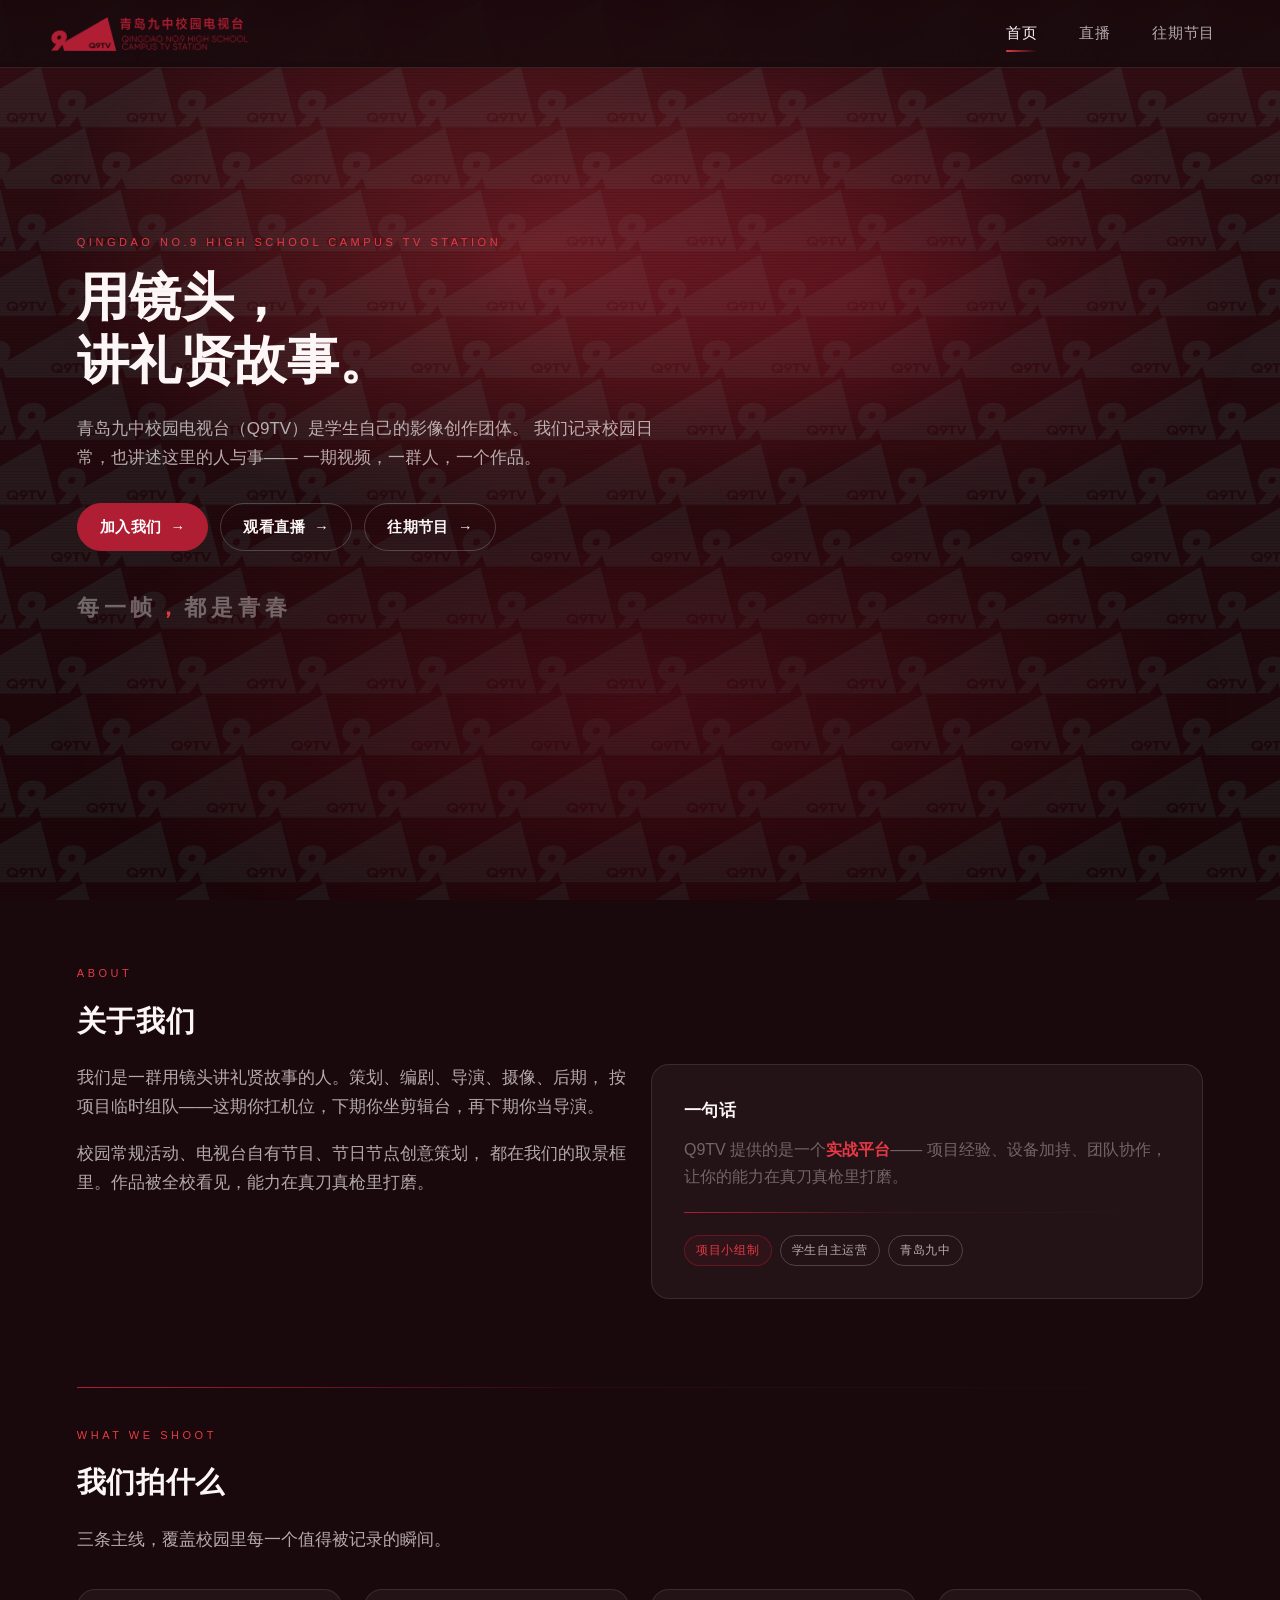
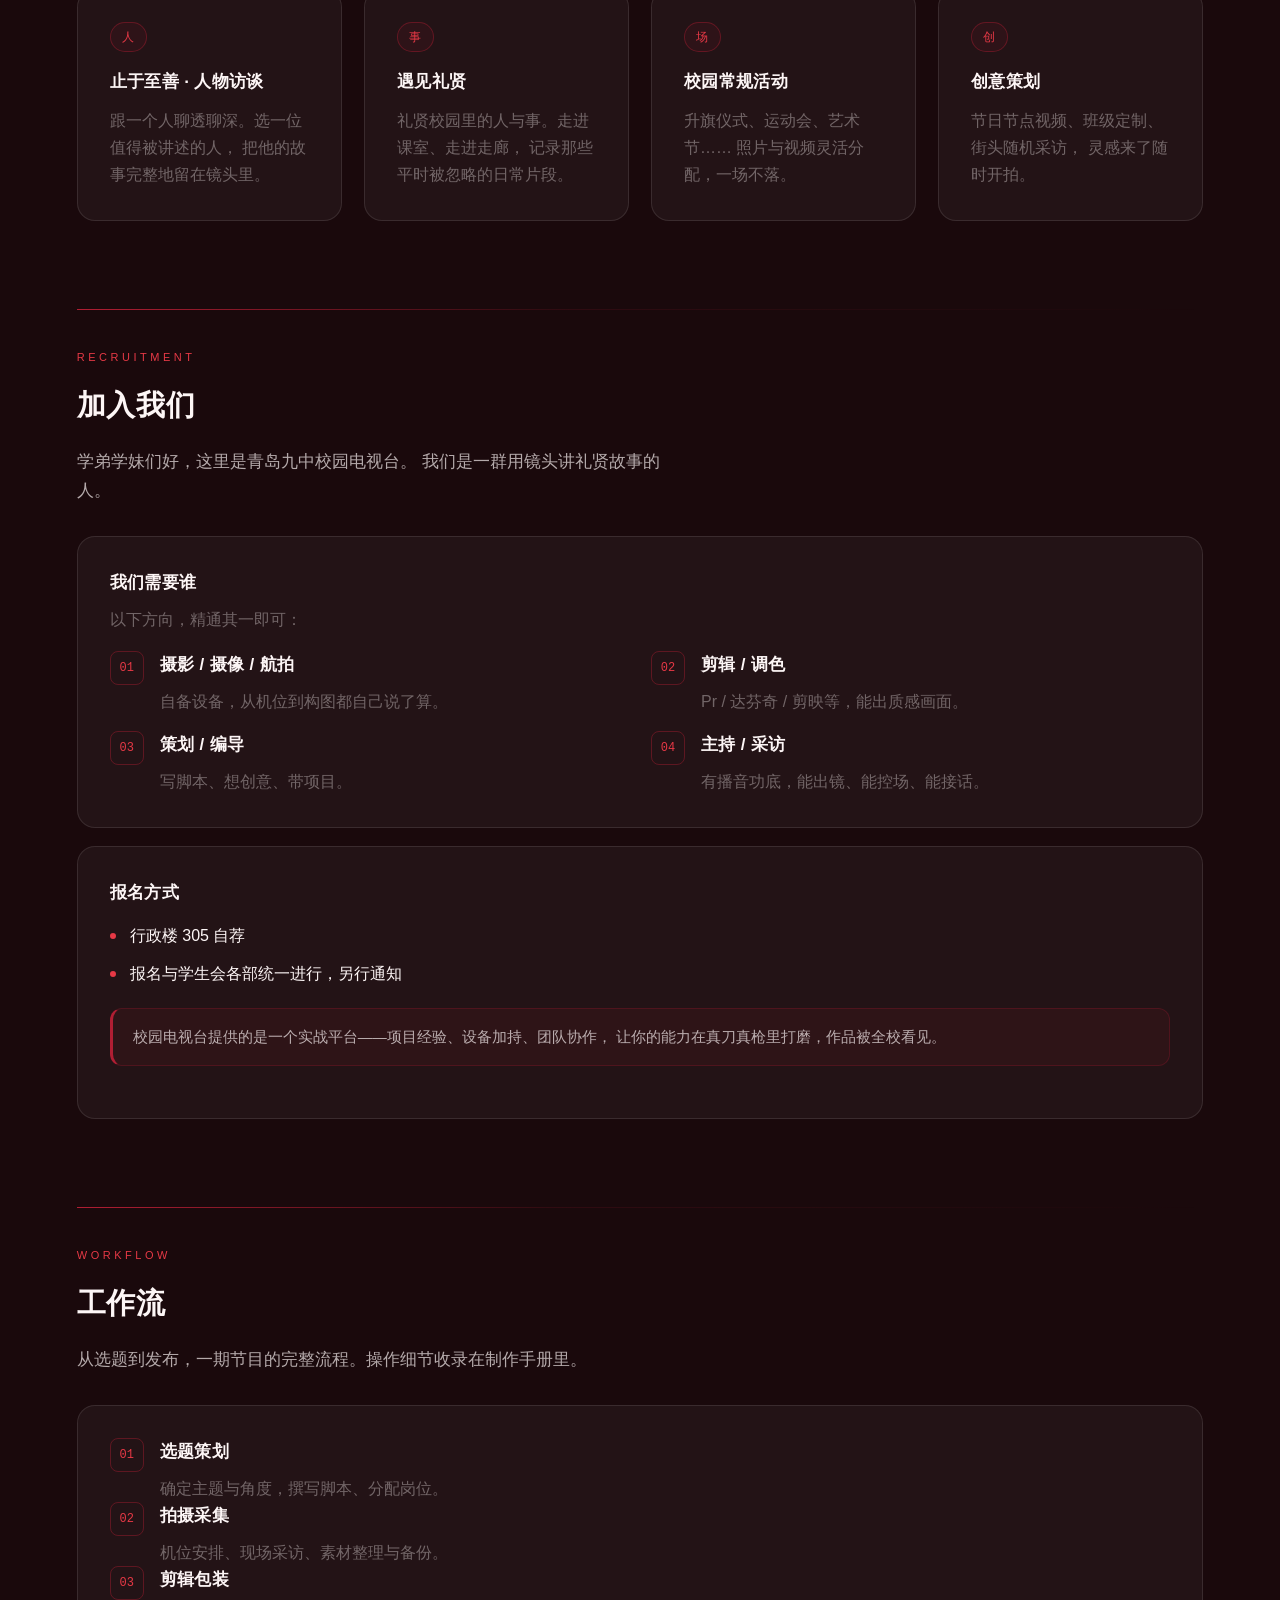
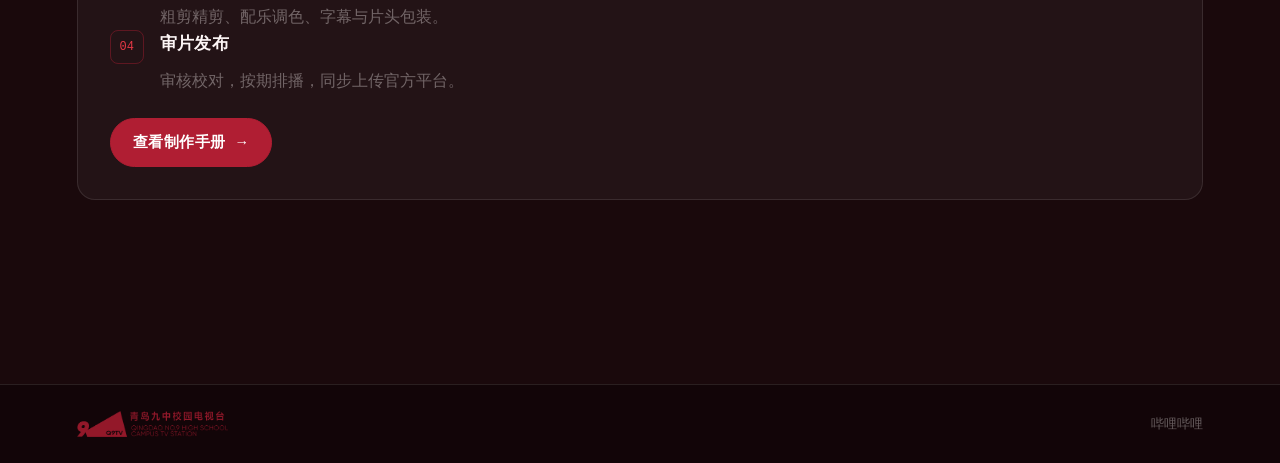
==== index.html @ 3b92f8e3 "青岛九中校园电视台官网 Q9TV-website 初始版本 - 首页: Hero、关于我们、我们拍什么、加入我们、工作流 - 文档: 节目制作手册(待更新) - 直播: 直播入口、节目单(每日 18:" ====
<!DOCTYPE html>
<html lang="zh-CN">
<head>
<meta charset="UTF-8">
<meta name="viewport" content="width=device-width, initial-scale=1.0">
<title>青岛九中校园电视台</title>
<meta name="description" content="青岛九中校园电视台（Q9TV）官方网站 — 每一帧，都是青春。">
<link rel="icon" type="image/png" href="image/favicon.png">
<link rel="stylesheet" href="q9tv.css">
</head>
<body>

<div class="bg-layer bg-base"></div>
<div class="bg-layer bg-sweep"></div>
<div class="bg-layer bg-scan"></div>

<nav>
  <a class="nav-brand" href="index.html">
    <img loading="lazy" class="nav-logo" src="image/logo-h-red.png" alt="青岛九中校园电视台">
  </a>
  <div class="nav-links">
    <a class="nav-item active" href="index.html">首页</a>
    <a class="nav-item" href="live.html">直播</a>
    <a class="nav-item" href="videos.html">往期节目</a>
  </div>
</nav>

<main>

  <!-- ============ HERO ============ -->
  <section class="hero">
    <div class="eyebrow">Qingdao No.9 High School Campus TV Station</div>
    <h1>用镜头，<br>讲礼贤故事。</h1>
    <p class="lead">
      青岛九中校园电视台（Q9TV）是学生自己的影像创作团体。
      我们记录校园日常，也讲述这里的人与事——
      一期视频，一群人，一个作品。
    </p>
    <div class="hero-actions">
      <a class="btn-brand" href="#join">加入我们 <span class="arrow">→</span></a>
      <a class="btn-ghost" href="live.html">观看直播 <span class="arrow">→</span></a>
      <a class="btn-ghost" href="videos.html">往期节目 <span class="arrow">→</span></a>
    </div>
    <div class="hero-slogan">每一帧<span>，</span>都是青春</div>
  </section>

  <div class="page-content">

    <!-- ============ 关于 ============ -->
    <section class="section section-fade" id="about">
      <div class="eyebrow">About</div>
      <h2>关于我们</h2>
      <div class="grid grid-2">
        <div>
          <p class="lead" style="margin-bottom:18px;">
            我们是一群用镜头讲礼贤故事的人。策划、编剧、导演、摄像、后期，
            按项目临时组队——这期你扛机位，下期你坐剪辑台，再下期你当导演。
          </p>
          <p class="lead">
            校园常规活动、电视台自有节目、节日节点创意策划，
            都在我们的取景框里。作品被全校看见，能力在真刀真枪里打磨。
          </p>
        </div>
        <div class="glass-card">
          <h3>一句话</h3>
          <p class="muted" style="margin-top:10px;">
            Q9TV 提供的是一个<span class="inline-hl">实战平台</span>——
            项目经验、设备加持、团队协作，
            让你的能力在真刀真枪里打磨。
          </p>
          <div class="page-divider" style="margin:22px 0;"></div>
          <div class="tag-row">
            <span class="tag">项目小组制</span>
            <span class="tag tag-plain">学生自主运营</span>
            <span class="tag tag-plain">青岛九中</span>
          </div>
        </div>
      </div>
    </section>

    <div class="page-divider"></div>

    <!-- ============ 我们拍什么 ============ -->
    <section class="section section-fade" id="shows">
      <div class="eyebrow">What We Shoot</div>
      <h2>我们拍什么</h2>
      <p class="lead" style="margin-bottom:34px;">
        三条主线，覆盖校园里每一个值得被记录的瞬间。
      </p>
      <div class="grid grid-auto">

        <div class="glass-card">
          <span class="tag" style="margin-bottom:16px; display:inline-block;">人</span>
          <h3>止于至善 · 人物访谈</h3>
          <p class="muted" style="margin-top:10px;">
            跟一个人聊透聊深。选一位值得被讲述的人，
            把他的故事完整地留在镜头里。
          </p>
        </div>

        <div class="glass-card">
          <span class="tag" style="margin-bottom:16px; display:inline-block;">事</span>
          <h3>遇见礼贤</h3>
          <p class="muted" style="margin-top:10px;">
            礼贤校园里的人与事。走进课室、走进走廊，
            记录那些平时被忽略的日常片段。
          </p>
        </div>

        <div class="glass-card">
          <span class="tag" style="margin-bottom:16px; display:inline-block;">场</span>
          <h3>校园常规活动</h3>
          <p class="muted" style="margin-top:10px;">
            升旗仪式、运动会、艺术节……
            照片与视频灵活分配，一场不落。
          </p>
        </div>

        <div class="glass-card">
          <span class="tag" style="margin-bottom:16px; display:inline-block;">创</span>
          <h3>创意策划</h3>
          <p class="muted" style="margin-top:10px;">
            节日节点视频、班级定制、街头随机采访，
            灵感来了随时开拍。
          </p>
        </div>

      </div>
    </section>

    <div class="page-divider"></div>

        <!-- ============ 招新 ============ -->
    <section class="section section-fade" id="join">
      <div class="eyebrow">Recruitment</div>
      <h2>加入我们</h2>
      <p class="lead" style="margin-bottom:30px;">
        学弟学妹们好，这里是青岛九中校园电视台。
        我们是一群用镜头讲礼贤故事的人。
      </p>

      <div class="glass-card" style="margin-bottom:18px;">
        <h3>我们需要谁</h3>
        <p class="muted" style="margin:8px 0 18px;">以下方向，精通其一即可：</p>
        <div class="grid grid-2" style="gap:16px 22px;">
          <div class="feature">
            <div class="feature-num">01</div>
            <div>
              <h3>摄影 / 摄像 / 航拍</h3>
              <p class="muted">自备设备，从机位到构图都自己说了算。</p>
            </div>
          </div>
          <div class="feature">
            <div class="feature-num">02</div>
            <div>
              <h3>剪辑 / 调色</h3>
              <p class="muted">Pr / 达芬奇 / 剪映等，能出质感画面。</p>
            </div>
          </div>
          <div class="feature">
            <div class="feature-num">03</div>
            <div>
              <h3>策划 / 编导</h3>
              <p class="muted">写脚本、想创意、带项目。</p>
            </div>
          </div>
          <div class="feature">
            <div class="feature-num">04</div>
            <div>
              <h3>主持 / 采访</h3>
              <p class="muted">有播音功底，能出镜、能控场、能接话。</p>
            </div>
          </div>
        </div>
      </div>

      <div class="glass-card">
        <h3>报名方式</h3>
        <ul class="dot-list" style="margin-top:14px;">
          <li>行政楼 305 自荐</li>
          <li>报名与学生会各部统一进行，另行通知</li>
        </ul>
        <div class="doc-callout" style="margin-top:20px;">
          校园电视台提供的是一个实战平台——项目经验、设备加持、团队协作，
          让你的能力在真刀真枪里打磨，作品被全校看见。
        </div>
      </div>
    </section>

    <div class="page-divider"></div>

    <!-- ============ 工作流 ============ -->
    <section class="section section-fade" id="workflow">
      <div class="eyebrow">Workflow</div>
      <h2>工作流</h2>
      <p class="lead" style="margin-bottom:30px;">
        从选题到发布，一期节目的完整流程。操作细节收录在制作手册里。
      </p>

      <div class="glass-card">
        <div class="feature-list">
          <div class="feature">
            <div class="feature-num">01</div>
            <div>
              <h3>选题策划</h3>
              <p class="muted">确定主题与角度，撰写脚本、分配岗位。</p>
            </div>
          </div>
          <div class="feature">
            <div class="feature-num">02</div>
            <div>
              <h3>拍摄采集</h3>
              <p class="muted">机位安排、现场采访、素材整理与备份。</p>
            </div>
          </div>
          <div class="feature">
            <div class="feature-num">03</div>
            <div>
              <h3>剪辑包装</h3>
              <p class="muted">粗剪精剪、配乐调色、字幕与片头包装。</p>
            </div>
          </div>
          <div class="feature">
            <div class="feature-num">04</div>
            <div>
              <h3>审片发布</h3>
              <p class="muted">审核校对，按期排播，同步上传官方平台。</p>
            </div>
          </div>
        </div>

        <a class="btn-brand" href="docs.html" style="margin-top:24px;">
          查看制作手册 <span class="arrow">→</span>
        </a>
      </div>
    </section>

  </div>
</main>

<footer>
  <div class="footer-brand">
    <img loading="lazy" class="footer-logo" src="image/logo-h-red.png" alt="青岛九中校园电视台">
  </div>
  <div>
    <a href="https://space.bilibili.com/522963024" target="_blank" rel="noopener">哔哩哔哩</a>
  </div>
</footer>

<script>
/* ---------- 滚动入场 ---------- */
const io = new IntersectionObserver((entries) => {
  entries.forEach((e, i) => {
    if (e.isIntersecting) {
      e.target.style.animationDelay = (i * 0.06) + 's';
      e.target.classList.add('in');
      io.unobserve(e.target);
    }
  });
}, { threshold: 0.12 });
document.querySelectorAll('.section-fade').forEach(el => io.observe(el));
</script>

</body>
</html>
---- q9tv.css ----
/* ============================================================
   Q9TV · 青岛九中校园电视台官网
   全局样式表 — 所有页面共用
   Ver 1.0.0
   ============================================================ */

:root {
  --brand:        #B01E33;   /* 台标红 */
  --brand-bright: #e63946;
  --brand-deep:   #7d1524;

  /* 演播厅深红底 —— 由深及更深的红黑渐变 */
  --ink:          #1a090c;   /* 页面主底色：深红黑 */
  --ink-2:        #220b10;
  --ink-3:        #2b0e14;
  --ink-deep:     #100507;   /* 最深处 */

  --paper:        #fdf6f6;   /* 暖白 */
  --paper-dim:    rgba(253,246,246,0.68);
  --paper-faint:  rgba(253,246,246,0.36);
  --line:         rgba(255,255,255,0.10);
  --line-strong:  rgba(255,255,255,0.20);
  --card:         rgba(255,255,255,0.045);
  --card-hover:   rgba(230,57,70,0.13);
  --radius:       18px;
  --nav-h:        68px;
  --font-cn: "PingFang SC", "Microsoft YaHei", "Hiragino Sans GB", sans-serif;
  --font-en: "Inter", -apple-system, "Segoe UI", Roboto, sans-serif;
  --font-mono: "JetBrains Mono", "Cascadia Code", Consolas, "Courier New", monospace;
}

* { margin: 0; padding: 0; box-sizing: border-box; }

html { scroll-behavior: smooth; }

body {
  background: var(--ink);
  color: var(--paper);
  font-family: var(--font-cn);
  line-height: 1.7;
  -webkit-font-smoothing: antialiased;
  overflow-x: hidden;
}

a { color: inherit; text-decoration: none; }
img { max-width: 100%; display: block; }
button { font-family: inherit; cursor: pointer; }

/* ============================================================
   背景层 —— 演播室深红底 + 缓慢扫光 + CRT 扫描线
   三层结构（由下至上）：
     .bg-base     底纹（Q9TV 标志平铺）
     .bg-sweep    扫光（两团缓慢移动的红光）
     .bg-scan     扫描线 + 噪点
   ============================================================ */

.bg-layer {
  position: fixed;
  inset: 0;
  z-index: 0;
  pointer-events: none;
}

/* 1) 底纹：品牌斜向条纹图案 */
.bg-base {
  background-image: url("image/pat-tile.png");
  background-repeat: repeat;
  background-size: 480px auto;
  opacity: 0.07;
}

/* 2) 扫光：两团红光缓慢游走，营造“播出中”的呼吸感 */
.bg-sweep {
  background:
    radial-gradient(closest-side, rgba(230,57,70,0.34), transparent 100%) 12% -8% / 78vw 62vh no-repeat,
    radial-gradient(closest-side, rgba(176,30,51,0.30), transparent 100%) 96% 12% / 62vw 54vh no-repeat,
    radial-gradient(closest-side, rgba(125,21,36,0.40), transparent 100%) 50% 118% / 92vw 58vh no-repeat;
  animation: sweepDrift 34s ease-in-out infinite alternate;
}

@keyframes sweepDrift {
  0%   { transform: translate3d(0, 0, 0) scale(1);     opacity: 0.92; }
  50%  { transform: translate3d(2.4%, 1.6%, 0) scale(1.06); opacity: 1; }
  100% { transform: translate3d(-2%, 2.2%, 0) scale(1.03);  opacity: 0.86; }
}

/* 3) 扫描线：CRT 播出质感，3px 周期 */
.bg-scan {
  background-image: repeating-linear-gradient(
    180deg,
    rgba(0,0,0,0.16) 0px,
    rgba(0,0,0,0.16) 1px,
    transparent 1px,
    transparent 3px
  );
  opacity: 0.55;
}

/* 底层红黑渐变（页面整体纵深） */
body::before {
  content: "";
  position: fixed;
  inset: 0;
  z-index: 0;
  pointer-events: none;
  background:
    linear-gradient(180deg, var(--ink-3) 0%, var(--ink) 34%, var(--ink-deep) 100%);
}

/* 内容层必须在背景之上 */
nav, main, footer, .docs-backtop { position: relative; z-index: 1; }
nav { position: fixed; z-index: 100; }

/* ---------- 导航 ---------- */
nav {
  position: fixed;
  top: 0; left: 0; right: 0;
  height: var(--nav-h);
  z-index: 100;
  display: flex;
  align-items: center;
  justify-content: space-between;
  padding: 0 clamp(18px, 4vw, 56px);
  background: rgba(20,7,10,0.76);
  backdrop-filter: blur(20px);
  -webkit-backdrop-filter: blur(20px);
  border-bottom: 1px solid var(--line);
  animation: fadeIn 0.6s ease both;
}

.nav-brand {
  display: flex;
  align-items: center;
  gap: 12px;
  min-width: 0;
}

.nav-logo {
  height: 34px;
  width: auto;
  flex-shrink: 0;
}

.nav-links {
  display: flex;
  align-items: center;
  gap: clamp(4px, 1.4vw, 14px);
}

nav a.nav-item {
  position: relative;
  padding: 8px 14px;
  font-size: 14.5px;
  letter-spacing: 0.04em;
  color: var(--paper-dim);
  border-radius: 10px;
  transition: color 0.25s, background 0.25s;
}

nav a.nav-item:hover { color: var(--paper); background: rgba(255,255,255,0.05); }

nav a.nav-item.active { color: var(--paper); }

nav a.nav-item.active::after {
  content: "";
  position: absolute;
  left: 14px; right: 14px; bottom: 2px;
  height: 2px;
  border-radius: 2px;
  background: linear-gradient(90deg, var(--brand-bright), transparent);
}

/* ---------- 布局 ---------- */

.page-content {
  max-width: 1400px;
  margin: 0 auto;
  padding: calc(var(--nav-h) + 64px) 6% 96px;
}

.section { margin-bottom: 88px; }

.page-divider {
  height: 1px;
  margin: 38px 0;
  background: linear-gradient(90deg, var(--brand) 0%, rgba(176,30,51,0.15) 42%, transparent 100%);
}

/* ---------- 排版 ---------- */
h1 {
  font-size: clamp(30px, 4.6vw, 52px);
  line-height: 1.22;
  font-weight: 800;
  letter-spacing: 0.01em;
}

h2 {
  font-size: clamp(21px, 2.4vw, 29px);
  font-weight: 700;
  letter-spacing: 0.02em;
  margin-bottom: 18px;
}

h3 {
  font-size: 17px;
  font-weight: 700;
  letter-spacing: 0.02em;
  margin-bottom: 8px;
}

.eyebrow {
  font-family: var(--font-en);
  font-size: 11px;
  letter-spacing: 0.32em;
  text-transform: uppercase;
  color: var(--brand-bright);
  margin-bottom: 14px;
}

.lead {
  font-size: clamp(15px, 1.5vw, 17px);
  color: var(--paper-dim);
  max-width: 62ch;
}

.muted { color: var(--paper-faint); }

.inline-hl {
  color: var(--brand-bright);
  font-weight: 600;
}

/* ---------- 卡片 ---------- */
.glass-card {
  position: relative;
  background: var(--card);
  border: 1px solid var(--line);
  border-radius: var(--radius);
  padding: 32px;
  backdrop-filter: blur(10px);
  -webkit-backdrop-filter: blur(10px);
  overflow: hidden;
  transition: transform 0.32s ease, border-color 0.32s ease, background 0.32s ease;
}

.glass-card::before {
  content: "";
  position: absolute;
  top: 0; left: 0; right: 0;
  height: 1px;
  background: linear-gradient(90deg, transparent, var(--brand-bright), transparent);
  opacity: 0;
  transition: opacity 0.32s ease;
}

.glass-card:hover {
  transform: translateY(-4px);
  border-color: rgba(176,30,51,0.34);
  background: var(--card-hover);
}

.glass-card:hover::before { opacity: 1; }

/* ---------- 按钮 ---------- */
.btn-ghost,
.btn-solid,
.btn-brand {
  display: inline-flex;
  align-items: center;
  gap: 9px;
  padding: 11px 22px;
  border-radius: 999px;
  font-size: 14.5px;
  font-weight: 600;
  letter-spacing: 0.03em;
  transition: all 0.28s ease;
  border: 1px solid transparent;
}

.btn-ghost {
  border-color: var(--line-strong);
  color: var(--paper);
  background: transparent;
}
.btn-ghost:hover {
  border-color: var(--brand-bright);
  color: var(--brand-bright);
  transform: translateY(-2px);
}

.btn-brand {
  background: var(--brand);
  color: #fff;
  border-color: var(--brand);
}
.btn-brand:hover {
  background: var(--brand-bright);
  border-color: var(--brand-bright);
  transform: translateY(-2px);
  box-shadow: 0 10px 28px rgba(176,30,51,0.34);
}

.arrow { transition: transform 0.28s ease; }
.btn-ghost:hover .arrow,
.btn-brand:hover .arrow { transform: translateX(3px); }

/* ---------- 网格 ---------- */
.grid { display: grid; gap: 22px; }
.grid-2 { grid-template-columns: repeat(2, 1fr); }
.grid-3 { grid-template-columns: repeat(3, 1fr); }
.grid-auto { grid-template-columns: repeat(auto-fit, minmax(260px, 1fr)); }

/* ---------- 首页 Hero ---------- */
.hero {
  position: relative;
  min-height: calc(100vh - var(--nav-h));
  display: flex;
  flex-direction: column;
  justify-content: center;
  padding: calc(var(--nav-h) + 40px) 6% 80px;
  max-width: 1400px;
  margin: 0 auto;
}

.hero h1 { animation: fadeUp 0.9s ease both; }

.hero .lead {
  margin-top: 22px;
  animation: fadeUp 0.9s 0.12s ease both;
}

.hero-actions {
  display: flex;
  flex-wrap: wrap;
  gap: 12px;
  margin-top: 30px;
  animation: fadeUp 0.9s 0.24s ease both;
}

.hero-slogan {
  margin-top: 38px;
  font-size: clamp(17px, 2vw, 22px);
  font-weight: 700;
  letter-spacing: 0.22em;
  color: var(--paper-faint);
  animation: fadeUp 0.9s 0.36s ease both;
}

.hero-slogan span { color: var(--brand-bright); }

/* ---------- 通用页头 ---------- */
.page-head {
  margin-bottom: 56px;
  animation: fadeUp 0.75s ease both;
}

.page-head h1 { margin-bottom: 16px; }

/* ---------- 列表项 ---------- */
.feature {
  display: flex;
  gap: 16px;
  align-items: flex-start;
}

.feature-num {
  flex-shrink: 0;
  font-family: var(--font-mono);
  font-size: 12px;
  color: var(--brand-bright);
  border: 1px solid rgba(176,30,51,0.42);
  border-radius: 8px;
  width: 34px; height: 34px;
  display: flex;
  align-items: center;
  justify-content: center;
}

/* ---------- 标签 ---------- */
.tag {
  display: inline-block;
  font-size: 12px;
  letter-spacing: 0.06em;
  padding: 4px 11px;
  border-radius: 999px;
  border: 1px solid rgba(176,30,51,0.42);
  color: var(--brand-bright);
  background: rgba(176,30,51,0.08);
  white-space: nowrap;
}

.tag-plain {
  border-color: var(--line-strong);
  color: var(--paper-dim);
  background: transparent;
}

.tag-row { display: flex; flex-wrap: wrap; gap: 8px; }

/* ---------- 页脚 ---------- */
footer {
  border-top: 1px solid var(--line);
  padding: 26px 6%;
  display: flex;
  flex-wrap: wrap;
  gap: 16px;
  align-items: center;
  justify-content: space-between;
  font-size: 13px;
  color: var(--paper-faint);
  background: rgba(16,5,7,0.72);
  backdrop-filter: blur(10px);
  -webkit-backdrop-filter: blur(10px);
}

footer a:hover { color: var(--brand-bright); }

.footer-brand { display: flex; align-items: center; gap: 12px; }

.footer-logo { height: 26px; width: auto; opacity: 0.82; }

/* ---------- 动画 ---------- */
@keyframes fadeUp {
  from { opacity: 0; transform: translateY(22px); }
  to   { opacity: 1; transform: translateY(0); }
}

@keyframes fadeIn {
  from { opacity: 0; }
  to   { opacity: 1; }
}

.section-fade { opacity: 0; }
.section-fade.in {
  animation: fadeUp 0.8s ease both;
}

/* 性能/无障碍：减少动画偏好 */
@media (prefers-reduced-motion: reduce) {
  .bg-sweep { animation: none; }
}

/* ---------- 响应式 ---------- */
@media (max-width: 1099px) {
.grid-3 { grid-template-columns: repeat(2, 1fr); }
}

@media (max-width: 768px) {
  :root { --nav-h: 60px; }

  .bg-base { background-size: 300px auto; opacity: 0.12; }
  .bg-scan { opacity: 0.42; }

.nav-logo { height: 28px; }
nav a.nav-item { padding: 7px 9px; font-size: 13.5px; }

  .page-content { padding: calc(var(--nav-h) + 28px) 5% 48px; }
  .hero { padding: calc(var(--nav-h) + 16px) 5% 40px; min-height: auto; }

.glass-card { padding: 22px; }
  .section { margin-bottom: 42px; }
}

/* ============================================================
   文档页
   ============================================================ */
.docs-layout {
  display: grid;
  grid-template-columns: 240px minmax(0, 1fr);
  gap: 38px;
  align-items: start;
}

.docs-sidebar {
  position: sticky;
  top: calc(var(--nav-h) + 28px);
  max-height: calc(100vh - var(--nav-h) - 56px);
  overflow-y: auto;
  padding-right: 6px;
  animation: fadeIn 0.7s ease both;
}

.docs-sidebar::-webkit-scrollbar { width: 5px; }
.docs-sidebar::-webkit-scrollbar-thumb {
  background: rgba(255,255,255,0.12);
  border-radius: 4px;
}

.docs-side-title {
  font-family: var(--font-en);
  font-size: 10.5px;
  letter-spacing: 0.26em;
  text-transform: uppercase;
  color: var(--paper-faint);
  margin-bottom: 14px;
  padding-left: 12px;
}

.docs-nav { display: flex; flex-direction: column; gap: 2px; }

.docs-nav a {
  display: block;
  font-size: 14px;
  color: var(--paper-dim);
  padding: 7px 12px;
  border-radius: 9px;
  border-left: 2px solid transparent;
  transition: all 0.22s ease;
}

.docs-nav a:hover {
  color: var(--paper);
  background: rgba(255,255,255,0.05);
}

.docs-nav a.active {
  color: var(--brand-bright);
  border-left-color: var(--brand-bright);
  background: rgba(176,30,51,0.10);
  font-weight: 600;
}

.docs-body {
  min-width: 0;
  animation: fadeUp 0.75s ease both;
}

.doc-section {
  scroll-margin-top: calc(var(--nav-h) + 26px);
  margin-bottom: 48px;
}

.doc-section h2 {
  padding-bottom: 14px;
  border-bottom: 1px solid var(--line);
  display: flex;
  align-items: baseline;
  gap: 12px;
  flex-wrap: wrap;
}

.doc-section h2 .doc-num {
  font-family: var(--font-mono);
  font-size: 13px;
  color: var(--brand-bright);
  font-weight: 500;
}

.doc-section h3 {
  margin-top: 30px;
  color: var(--paper);
}

.doc-section h4 {
  margin-top: 24px;
  margin-bottom: 6px;
  font-size: 15px;
  color: var(--paper-dim);
  letter-spacing: 0.02em;
}

.doc-section p { margin-bottom: 14px; color: var(--paper-dim); }

.doc-section ul, .doc-section ol {
  margin: 0 0 16px 22px;
  color: var(--paper-dim);
}

.doc-section li { margin-bottom: 7px; }

.doc-section li::marker { color: var(--brand-bright); }

.doc-lead {
  font-size: 16.5px;
  color: var(--paper) !important;
  border-left: 3px solid var(--brand);
  padding-left: 18px;
  margin-bottom: 26px !important;
}

.doc-meta {
  display: flex;
  flex-wrap: wrap;
  gap: 10px 26px;
  font-size: 13px;
  color: var(--paper-faint);
  font-family: var(--font-mono);
  margin-bottom: 30px;
  padding-bottom: 22px;
  border-bottom: 1px dashed var(--line);
}

.doc-callout {
  background: rgba(176,30,51,0.07);
  border: 1px solid rgba(176,30,51,0.26);
  border-left: 3px solid var(--brand);
  border-radius: 12px;
  padding: 16px 20px;
  margin: 20px 0;
  font-size: 14.5px;
  color: var(--paper-dim);
}

.doc-callout strong { color: var(--brand-bright); }

.doc-table {
  width: 100%;
  border-collapse: collapse;
  margin: 18px 0 22px;
  font-size: 14.5px;
  background: rgba(255,255,255,0.02);
  border: 1px solid var(--line);
  border-radius: 12px;
  overflow: hidden;
}

.doc-table th,
.doc-table td {
  padding: 9px 16px;
  text-align: left;
  border-bottom: 1px solid var(--line);
}

.doc-table th {
  font-weight: 700;
  font-size: 13px;
  letter-spacing: 0.05em;
  color: var(--paper);
  background: rgba(176,30,51,0.10);
}

.doc-table tr:last-child td { border-bottom: none; }

.doc-table td { color: var(--paper-dim); }

.doc-table td.mono, .mono { font-family: var(--font-mono); font-size: 13.5px; }

.doc-steps {
  counter-reset: docstep;
  list-style: none;
  margin-left: 0 !important;
}

.doc-steps li {
  counter-increment: docstep;
  position: relative;
  padding-left: 38px;
  margin-bottom: 11px;
}

.doc-steps li::before {
  content: counter(docstep);
  position: absolute;
  left: 0; top: 1px;
  width: 24px; height: 24px;
  border-radius: 7px;
  background: rgba(176,30,51,0.14);
  border: 1px solid rgba(176,30,51,0.40);
  color: var(--brand-bright);
  font-family: var(--font-mono);
  font-size: 12px;
  display: flex;
  align-items: center;
  justify-content: center;
}

.doc-placeholder {
  border: 1px dashed var(--line-strong);
  border-radius: 12px;
  padding: 26px;
  text-align: center;
  color: var(--paper-faint);
  font-size: 14px;
  background: rgba(255,255,255,0.015);
}

.doc-placeholder strong {
  display: block;
  color: var(--paper-dim);
  margin-bottom: 6px;
  font-size: 15px;
}

.docs-backtop {
  position: fixed;
  right: 26px;
  bottom: 26px;
  z-index: 90;
  width: 44px; height: 44px;
  border-radius: 50%;
  background: rgba(176,30,51,0.92);
  color: #fff;
  border: none;
  font-size: 17px;
  display: flex;
  align-items: center;
  justify-content: center;
  opacity: 0;
  pointer-events: none;
  transition: opacity 0.3s ease, transform 0.3s ease;
}

.docs-backtop.show { opacity: 1; pointer-events: auto; }
.docs-backtop:hover { transform: translateY(-3px); }

@media (max-width: 900px) {
  .docs-layout { grid-template-columns: 1fr; gap: 28px; }
  .docs-sidebar {
    position: static;
    max-height: none;
    border: 1px solid var(--line);
    border-radius: 14px;
    padding: 16px;
    background: rgba(255,255,255,0.02);
  }
}

/* ============================================================
   直播页
   ============================================================ */
.live-hero {
  text-align: center;
  padding: 24px 0 16px;
  animation: fadeUp 0.8s ease both;
}

.live-pulse {
  display: inline-flex;
  align-items: center;
  gap: 9px;
  font-family: var(--font-en);
  font-size: 11.5px;
  letter-spacing: 0.24em;
  text-transform: uppercase;
  color: var(--brand-bright);
  border: 1px solid rgba(176,30,51,0.40);
  background: rgba(176,30,51,0.09);
  border-radius: 999px;
  padding: 6px 15px;
  margin-bottom: 26px;
}

.live-dot {
  width: 7px; height: 7px;
  border-radius: 50%;
  background: var(--brand-bright);
  animation: pulseDot 1.8s ease-in-out infinite;
}

@keyframes pulseDot {
  0%, 100% { opacity: 1; transform: scale(1); }
  50%      { opacity: 0.35; transform: scale(0.78); }
}

.live-main-card {
  max-width: 720px;
  margin: 32px auto 0;
  text-align: center;
  padding: 42px 40px;
  background: linear-gradient(160deg, rgba(176,30,51,0.14), rgba(255,255,255,0.025) 58%);
  border: 1px solid rgba(176,30,51,0.28);
  border-radius: 22px;
  position: relative;
  overflow: hidden;
}

.live-main-card::after {
  content: "";
  position: absolute;
  inset: -60% -20% auto auto;
  width: 320px; height: 320px;
  background: radial-gradient(circle, rgba(230,57,70,0.26), transparent 70%);
  pointer-events: none;
}

.live-main-icon {
  width: 62px; height: 62px;
  margin: 0 auto 22px;
  border-radius: 18px;
  background: var(--brand);
  display: flex;
  align-items: center;
  justify-content: center;
  font-size: 27px;
  box-shadow: 0 12px 34px rgba(176,30,51,0.42);
}

.live-main-card h2 { font-size: clamp(22px, 3vw, 32px); }

.live-main-card .lead { margin: 14px auto 0; }

.live-main-card .btn-brand {
  margin-top: 30px;
  padding: 14px 34px;
  font-size: 15.5px;
}

.live-note {
  margin-top: 18px;
  font-size: 13px;
  color: var(--paper-faint);
}

.schedule-row {
  display: flex;
  align-items: center;
  gap: 18px;
  padding: 14px 22px;
  border: 1px solid var(--line);
  border-radius: 14px;
  background: rgba(255,255,255,0.02);
  transition: all 0.26s ease;
}

.schedule-row:hover {
  border-color: rgba(176,30,51,0.30);
  background: rgba(176,30,51,0.06);
}

.schedule-day {
  flex-shrink: 0;
  font-weight: 700;
  font-size: 15px;
  color: var(--brand-bright);
  min-width: 74px;
}

.schedule-time {
  font-family: var(--font-mono);
  font-size: 13.5px;
  color: var(--paper-dim);
  min-width: 130px;
}

/* ---------- 无序列表装饰 ---------- */
.dot-list {
  list-style: none;
  margin-left: 0 !important;
  display: grid;
  gap: 11px;
}

.dot-list li {
  position: relative;
  padding-left: 20px;
  margin-bottom: 0;
}

.dot-list li::before {
  content: "";
  position: absolute;
  left: 0; top: 11px;
  width: 6px; height: 6px;
  border-radius: 50%;
  background: var(--brand-bright);
}

/* ---------- 打印 ---------- */
@media print {
  nav, .bg-layer, #stars-canvas, footer, .docs-sidebar, .docs-backtop { display: none !important; }
  body { background: #fff; color: #000; }
}

/* ---------- 文档页：未完成提示 ---------- */
.doc-wip {
  margin-top: 22px;
  padding: 14px 20px;
  border-radius: 12px;
  border: 1px solid rgba(230,57,70,0.42);
  background: linear-gradient(135deg, rgba(176,30,51,0.18), rgba(176,30,51,0.05));
  font-size: 13.5px;
  line-height: 1.7;
  color: var(--paper-dim);
}

.doc-wip strong {
  display: inline-block;
  margin-right: 10px;
  padding: 2px 10px;
  border-radius: 5px;
  background: rgba(176,30,51,0.55);
  color: #ffe3e7;
  font-size: 12px;
  font-weight: 600;
  letter-spacing: 0.04em;
  font-family: var(--font-mono);
}
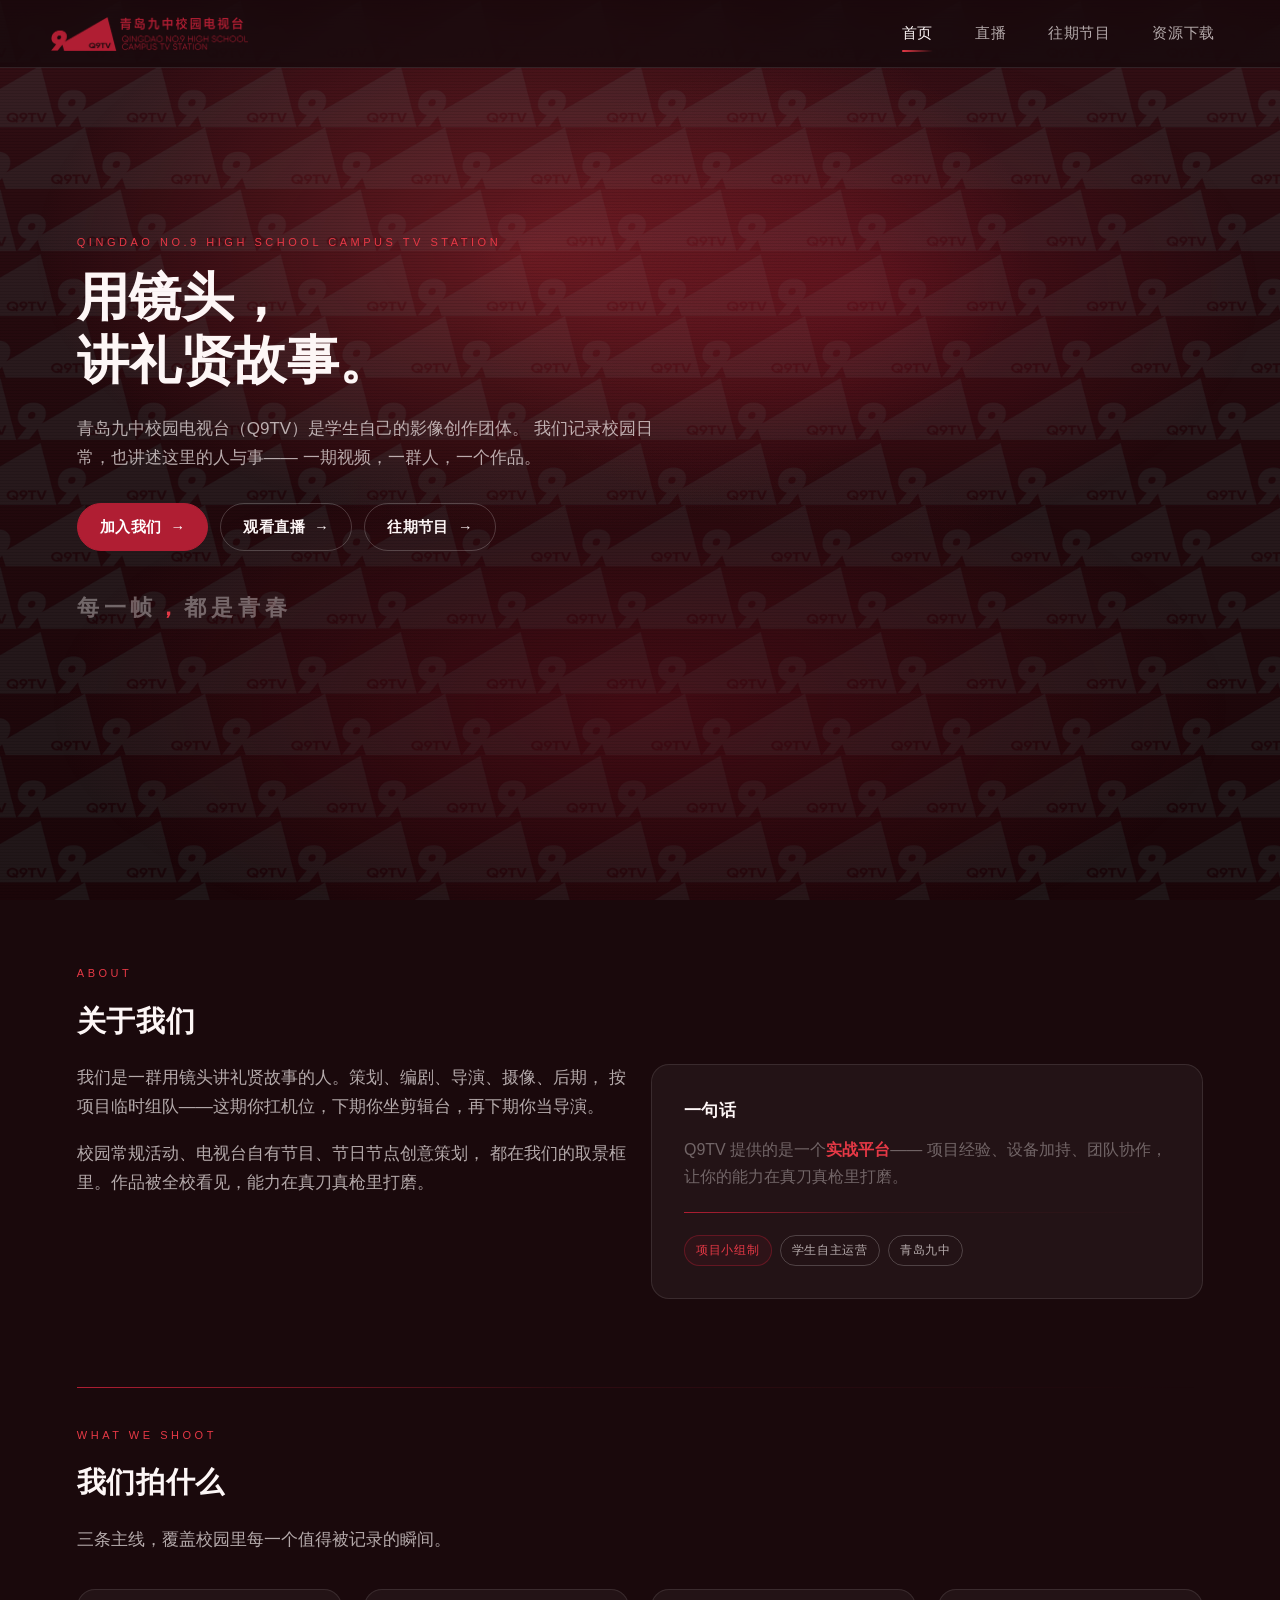
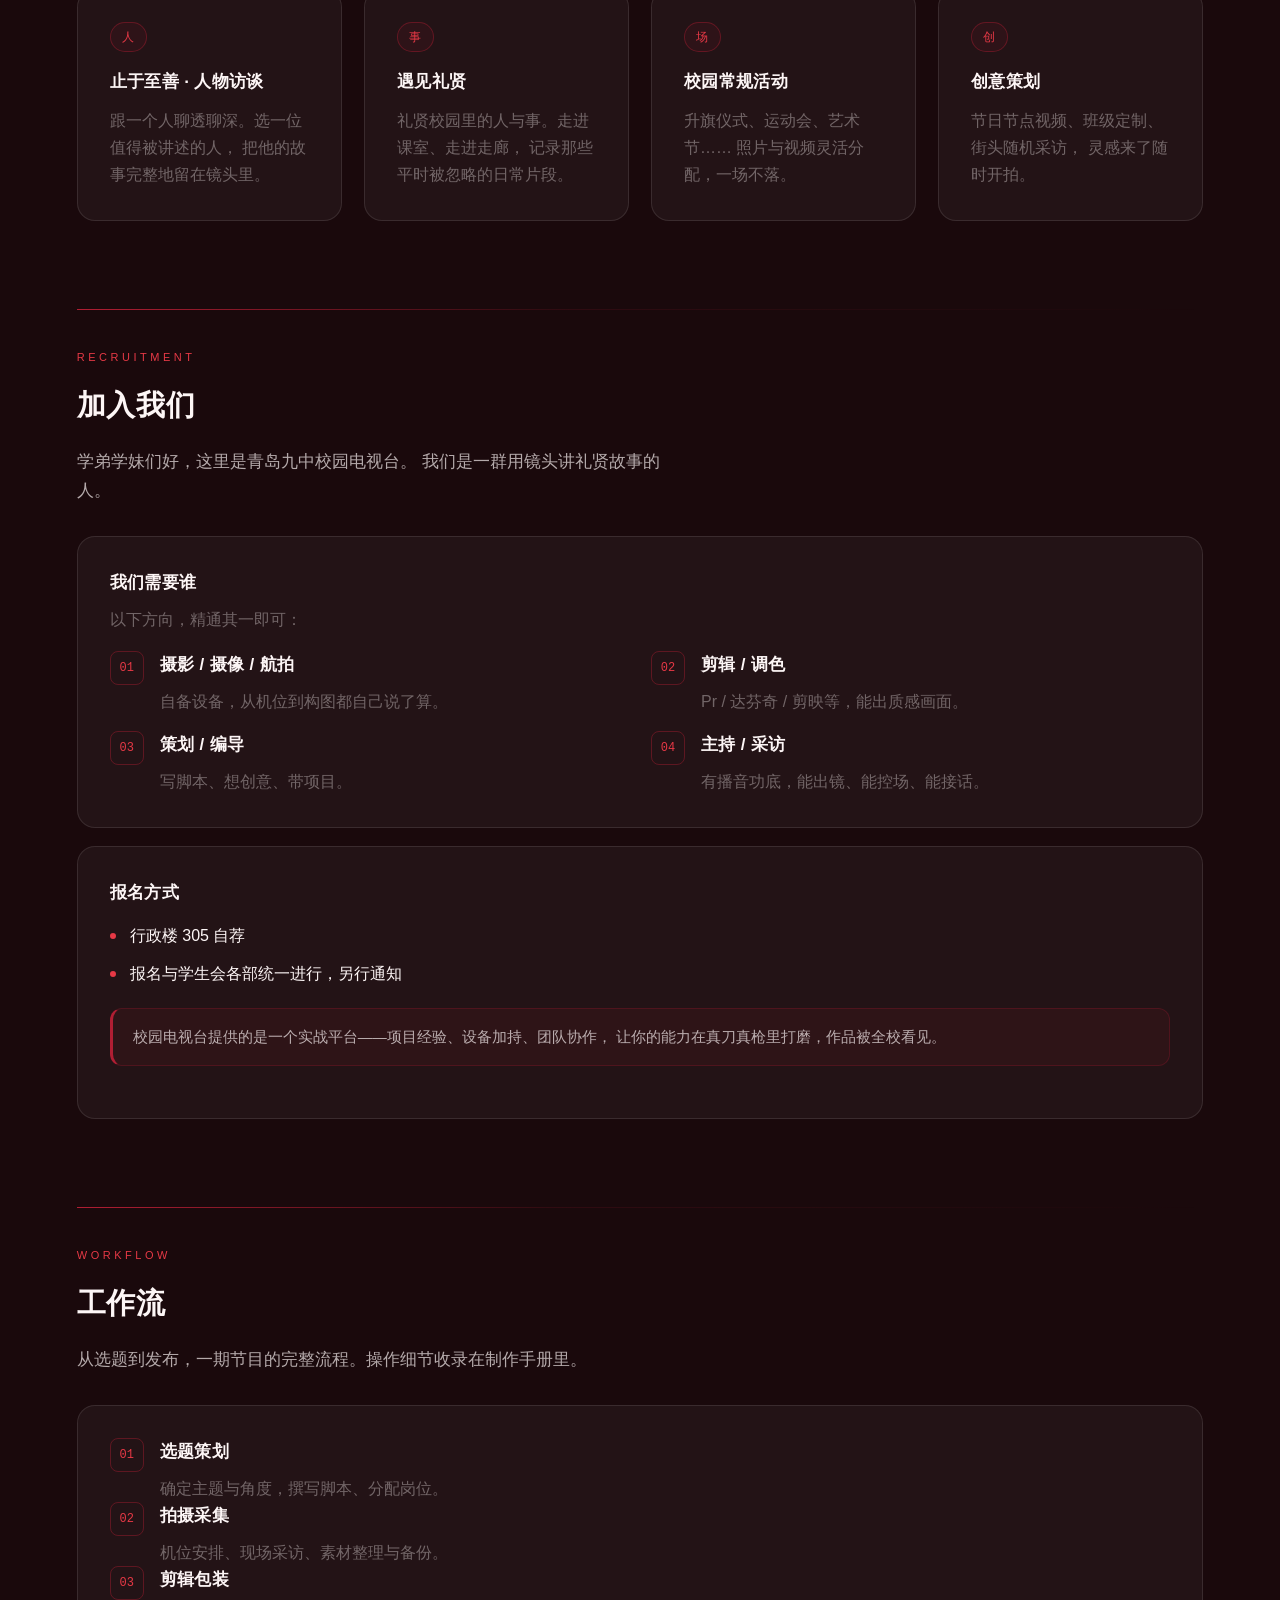
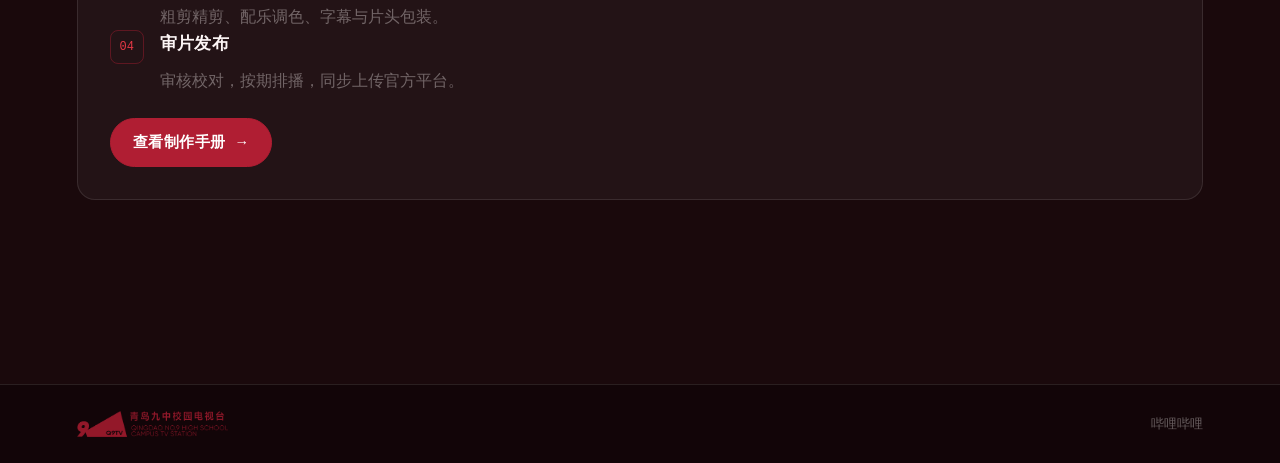
==== commit b7e09e0f: "新增资源下载页 - downloads.html: 按活动分组的下载列表，支持百度网盘提取码一键复制 - downloads.css: 下载页独立样式（下载按钮、活动卡片、更新时间标签） - data" ====
--- a/index.html
+++ b/index.html
@@ -22,6 +22,7 @@
     <a class="nav-item active" href="index.html">首页</a>
     <a class="nav-item" href="live.html">直播</a>
     <a class="nav-item" href="videos.html">往期节目</a>
+    <a class="nav-item" href="downloads.html">资源下载</a>
   </div>
 </nav>
 
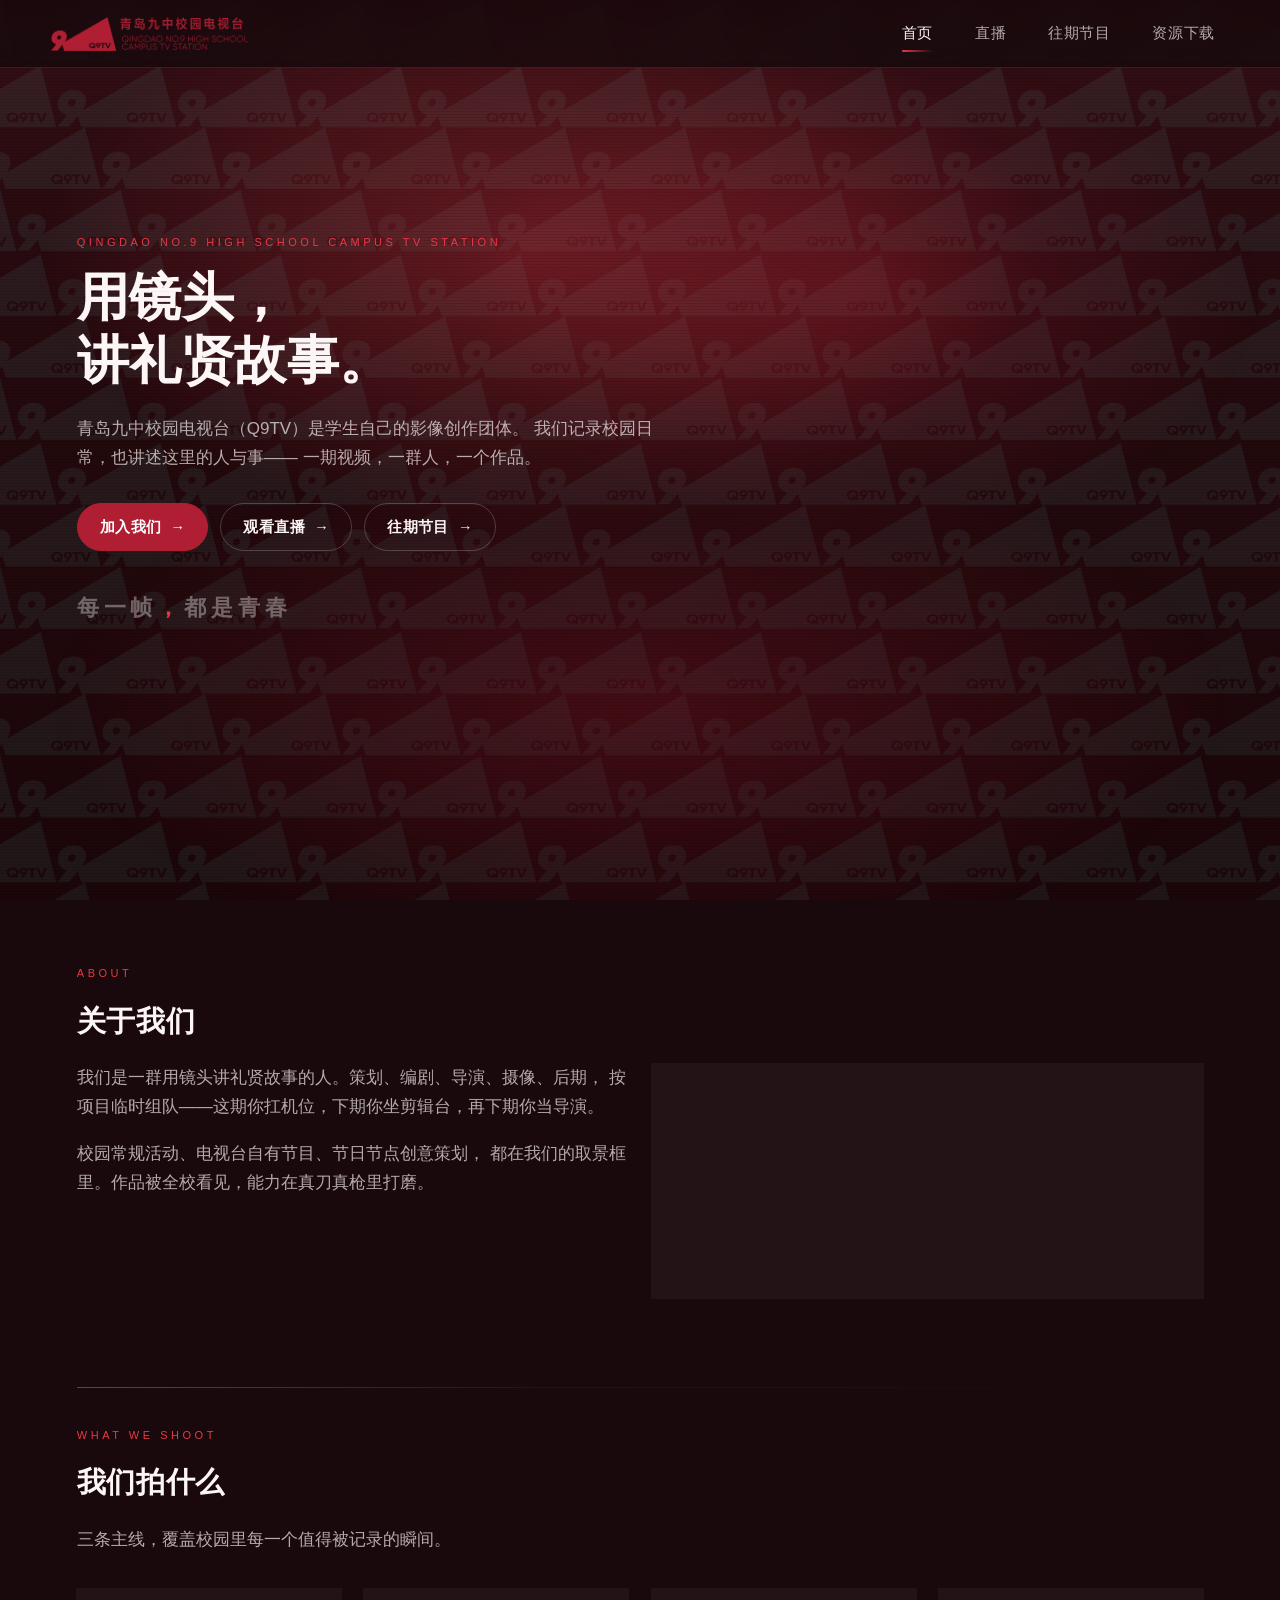
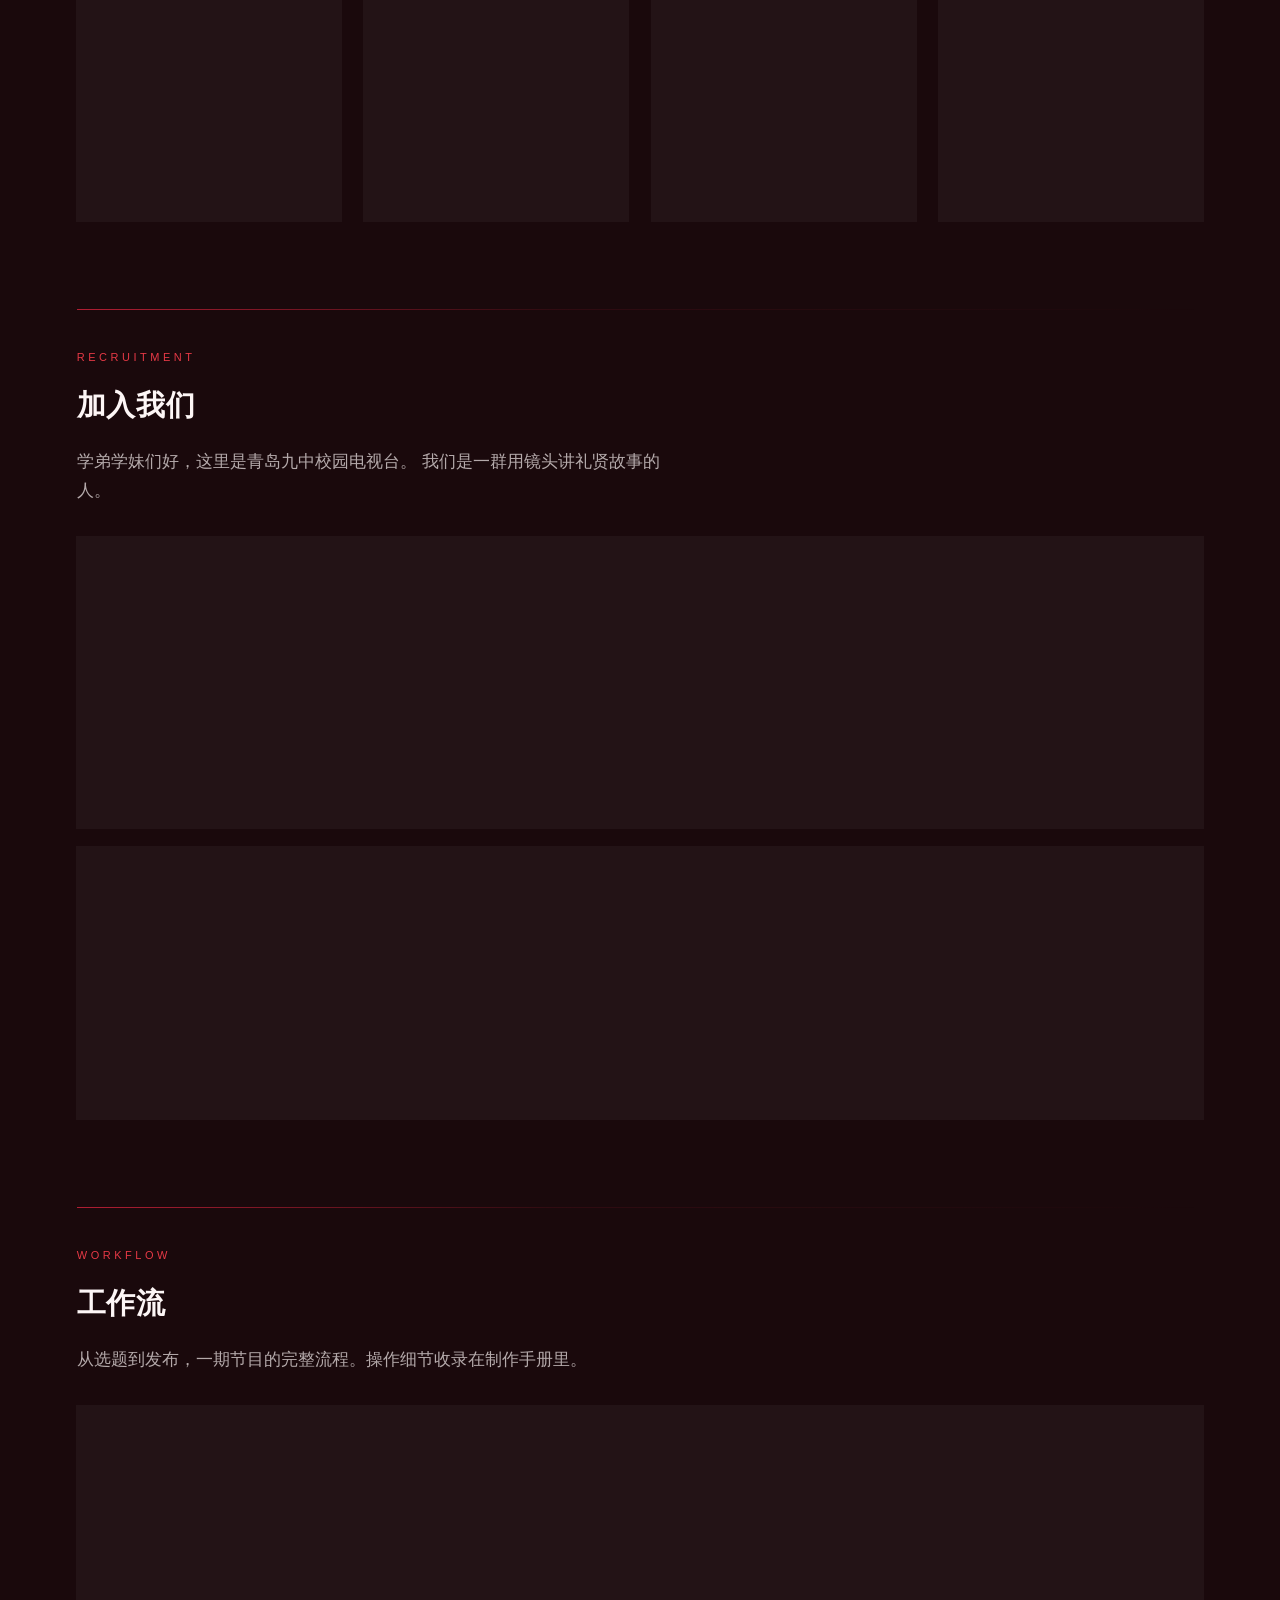
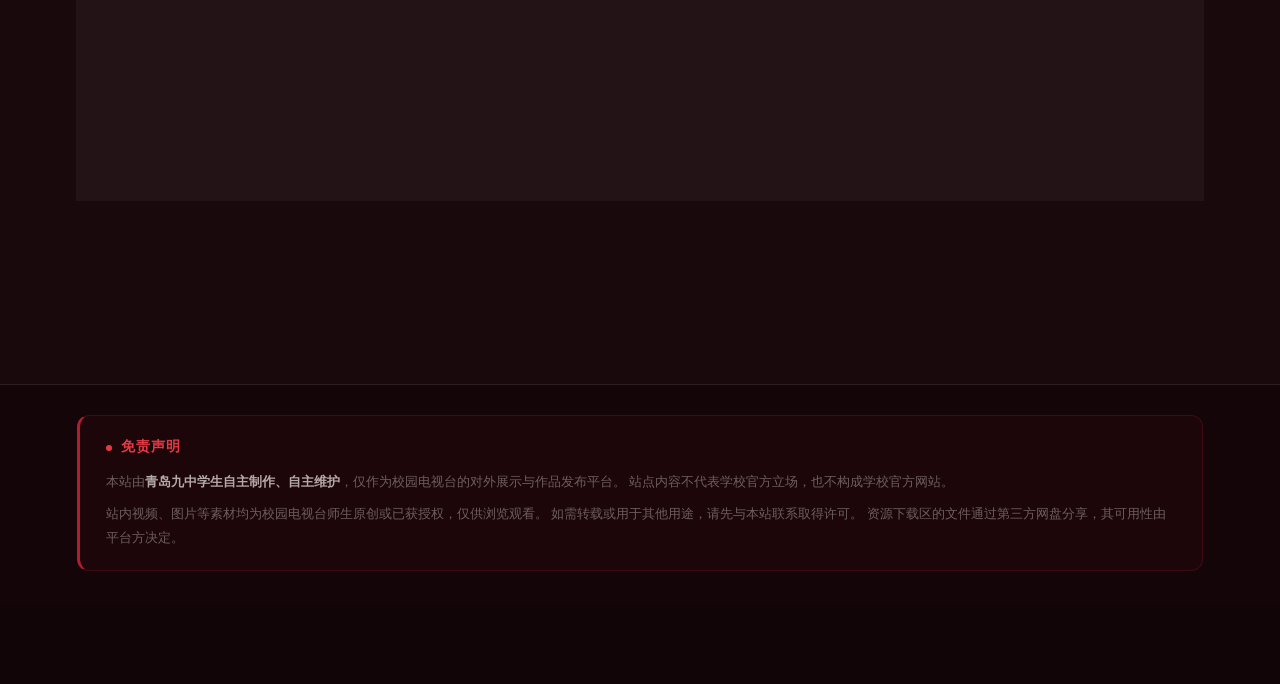
==== commit 91019144: "资源下载页优化与全站免责声明 - downloads: 下载按钮/复制提取码/复制下载链接三个操作，点击自动带码并弹出提示 - downloads: 下载说明移到列表上方，压缩版面，补充手机端网盘 A" ====
--- a/index.html
+++ b/index.html
@@ -7,6 +7,7 @@
 <meta name="description" content="青岛九中校园电视台（Q9TV）官方网站 — 每一帧，都是青春。">
 <link rel="icon" type="image/png" href="image/favicon.png">
 <link rel="stylesheet" href="q9tv.css">
+<link rel="stylesheet" href="disclaimer.css">
 </head>
 <body>
 
@@ -239,6 +240,21 @@
   </div>
 </main>
 
+<section class="disclaimer">
+  <div class="disclaimer-inner">
+    <div class="disclaimer-title">免责声明</div>
+    <p>
+      本站由<strong>青岛九中学生自主制作、自主维护</strong>，仅作为校园电视台的对外展示与作品发布平台。
+      站点内容不代表学校官方立场，也不构成学校官方网站。
+    </p>
+    <p>
+      站内视频、图片等素材均为校园电视台师生原创或已获授权，仅供浏览观看。
+      如需转载或用于其他用途，请先与本站联系取得许可。
+      资源下载区的文件通过第三方网盘分享，其可用性由平台方决定。
+    </p>
+  </div>
+</section>
+
 <footer>
   <div class="footer-brand">
     <img loading="lazy" class="footer-logo" src="image/logo-h-red.png" alt="青岛九中校园电视台">
--- a/disclaimer.css
+++ b/disclaimer.css
@@ -0,0 +1,56 @@
+/* ============================================================
+   Q9TV · 站点免责声明
+   依赖 q9tv.css，放在页脚之前
+   ============================================================ */
+
+.disclaimer {
+  border-top: 1px solid var(--line);
+  padding: 30px 6% 34px;
+  background: rgba(16,5,7,0.55);
+}
+
+.disclaimer-inner {
+  max-width: 1400px;
+  margin: 0 auto;
+  border: 1px solid rgba(176,30,51,0.24);
+  border-left: 3px solid var(--brand);
+  border-radius: 12px;
+  background: rgba(176,30,51,0.055);
+  padding: 20px 26px;
+}
+
+.disclaimer-title {
+  display: flex;
+  align-items: center;
+  gap: 9px;
+  font-size: 13.5px;
+  font-weight: 700;
+  letter-spacing: 0.08em;
+  color: var(--brand-bright);
+  margin-bottom: 11px;
+}
+
+.disclaimer-title::before {
+  content: "";
+  width: 6px; height: 6px;
+  border-radius: 50%;
+  background: var(--brand-bright);
+  flex-shrink: 0;
+}
+
+.disclaimer p {
+  font-size: 13px;
+  line-height: 1.85;
+  color: var(--paper-faint);
+  margin-bottom: 8px;
+}
+
+.disclaimer p:last-child { margin-bottom: 0; }
+
+.disclaimer strong { color: var(--paper-dim); font-weight: 600; }
+
+@media (max-width: 768px) {
+  .disclaimer { padding: 22px 5% 26px; }
+  .disclaimer-inner { padding: 16px 18px; }
+  .disclaimer p { font-size: 12.5px; }
+}
